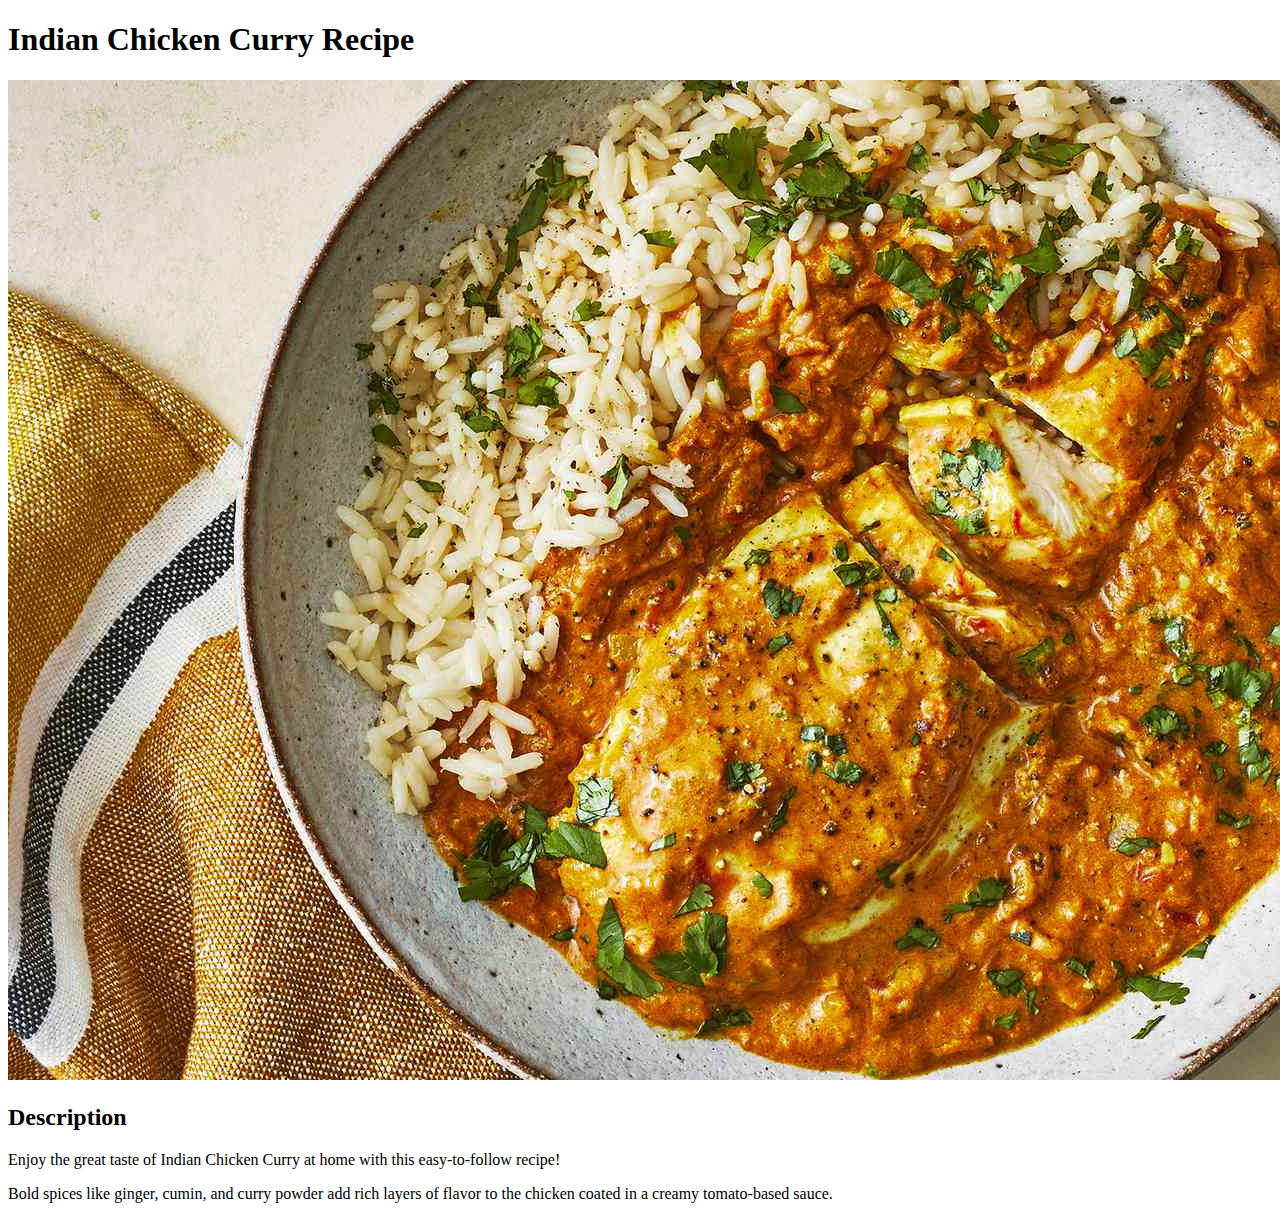
==== recipes/indian-curry.html @ 18ac5862 "Add Indian Chicken Curry recipe" ====
<!DOCTYPE html>
<html lang="en">
    <head>
        <meta charset="UTF-8">
        <title>Indian Chicken Curry Repipe</title>
    </head>

    <body>

        <h1>Indian Chicken Curry Recipe</h1>
        <img src="../images/212721-Indian-Chicken-Curry-Murgh-Kari-mfs_005-8570fd9bcab845519550c6ff5c71e213.jpg">

        <h2>Description</h2>
        <p>Enjoy the great taste of Indian Chicken Curry at home with this easy-to-follow recipe!</p>
        <p>Bold spices like ginger, cumin, and curry powder add rich layers of flavor to the chicken
        coated in a creamy tomato-based sauce.</p>

    </body>
</html>
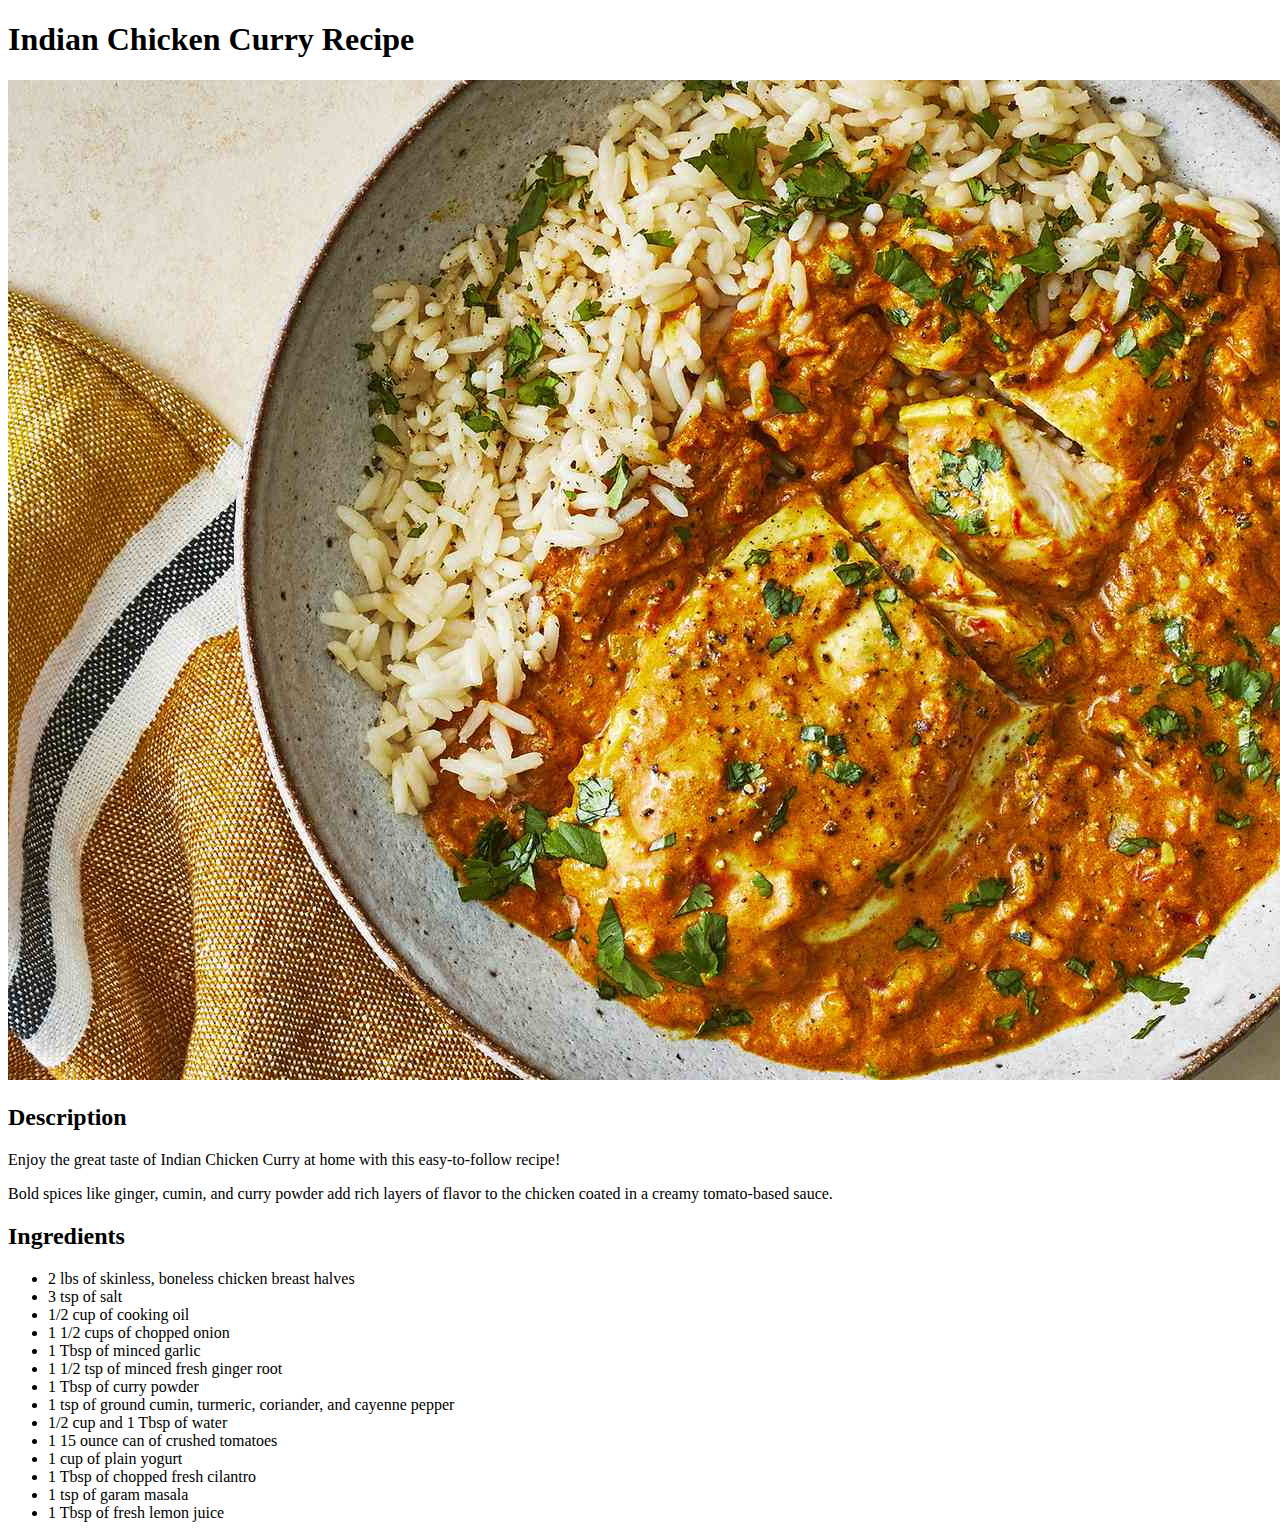
==== commit 89c9166c: "Add list of ingredients" ====
--- a/recipes/indian-curry.html
+++ b/recipes/indian-curry.html
@@ -15,5 +15,23 @@
         <p>Bold spices like ginger, cumin, and curry powder add rich layers of flavor to the chicken
         coated in a creamy tomato-based sauce.</p>
 
+        <h2>Ingredients</h2>
+        <ul>
+            <li>2 lbs of skinless, boneless chicken breast halves</li>
+            <li>3 tsp of salt</li>
+            <li>1/2 cup of cooking oil</li>
+            <li>1 1/2 cups of chopped onion</li>
+            <li>1 Tbsp of minced garlic</li>
+            <li>1 1/2 tsp of minced fresh ginger root</li>
+            <li>1 Tbsp of curry powder</li>
+            <li>1 tsp of ground cumin, turmeric, coriander, and cayenne pepper</li>
+            <li>1/2 cup and 1 Tbsp of water</li>
+            <li>1 15 ounce can of crushed tomatoes</li>
+            <li>1 cup of plain yogurt</li>
+            <li>1 Tbsp of chopped fresh cilantro</li>
+            <li>1 tsp of garam masala</li>
+            <li>1 Tbsp of fresh lemon juice </li>
+        </ul>
+
     </body>
 </html>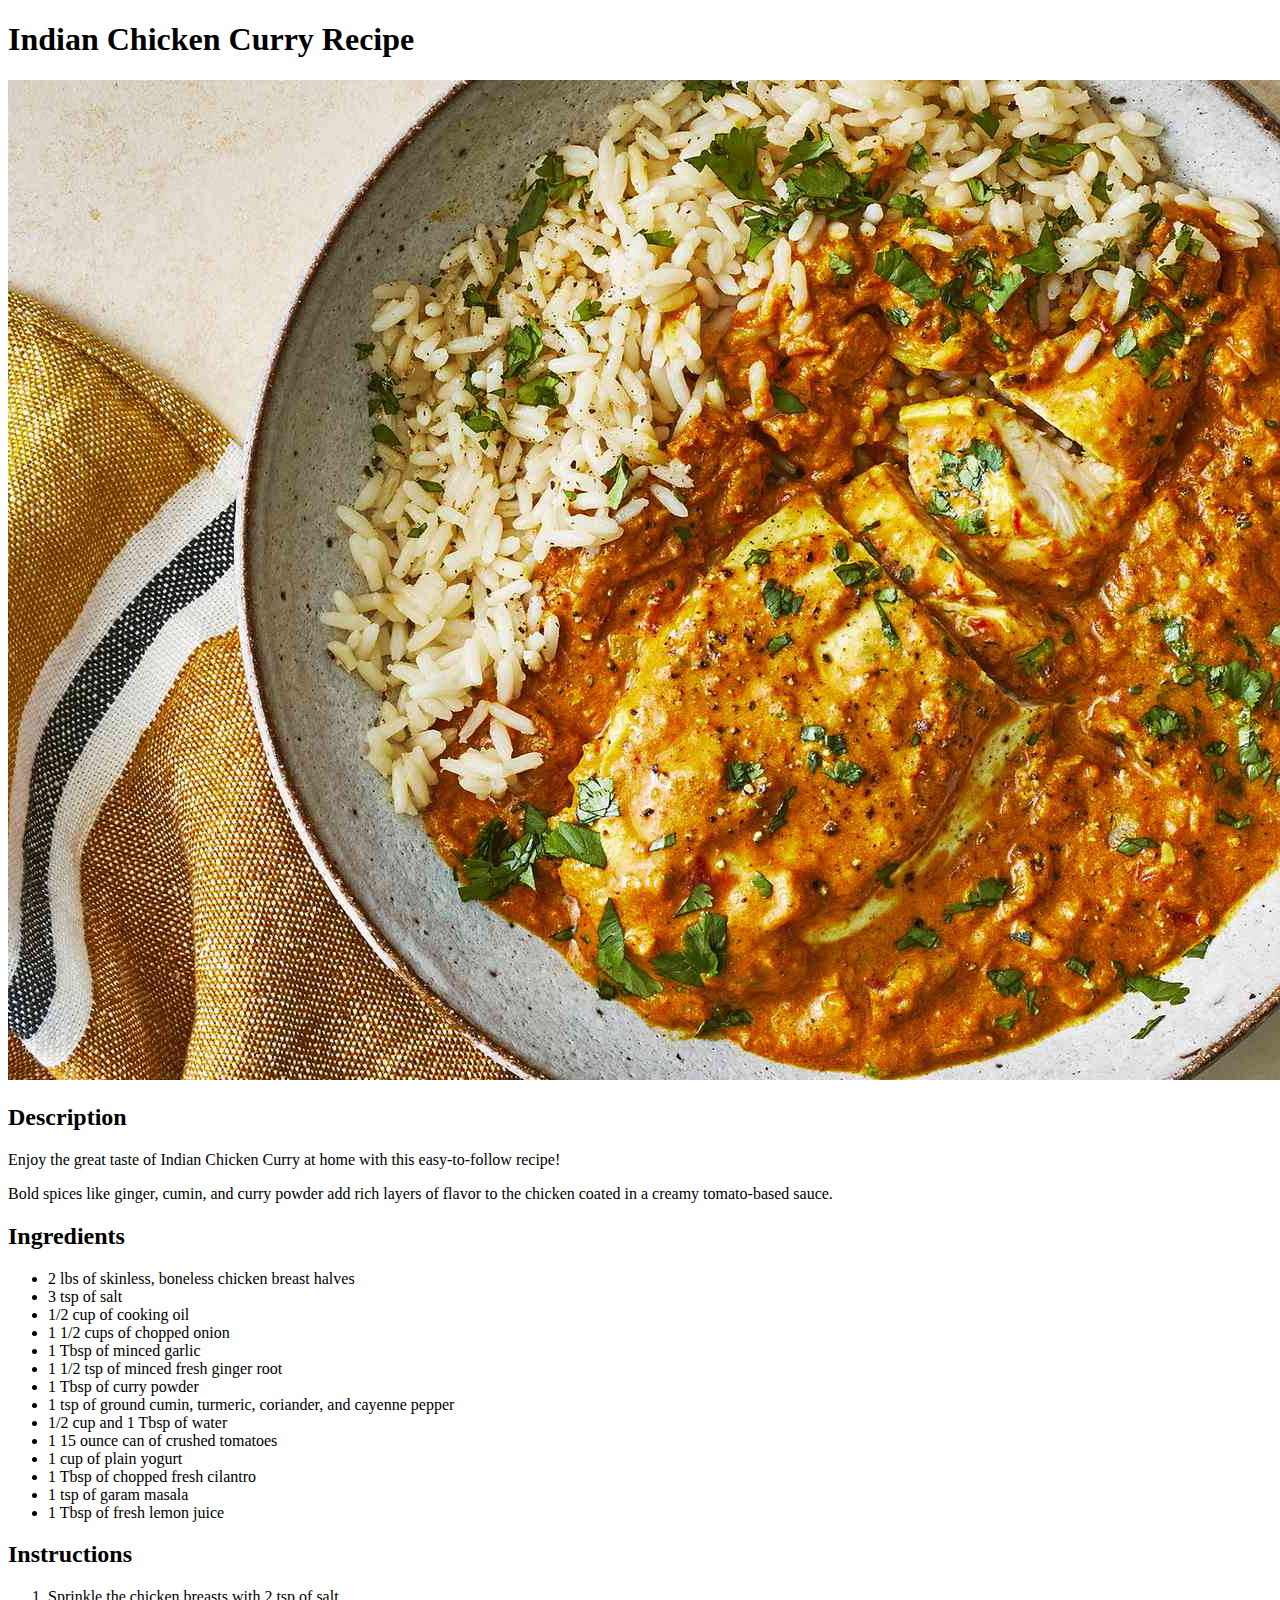
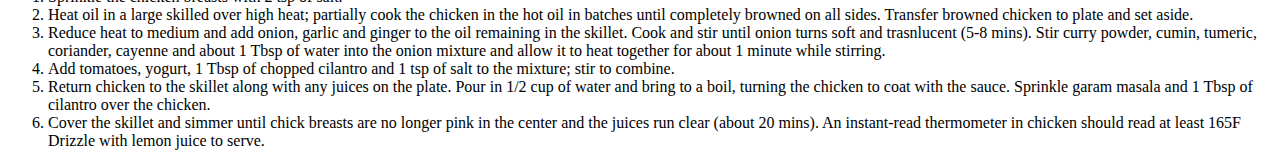
==== commit b3d597ee: "Add cooking instructions" ====
--- a/recipes/indian-curry.html
+++ b/recipes/indian-curry.html
@@ -33,5 +33,23 @@
             <li>1 Tbsp of fresh lemon juice </li>
         </ul>
 
+        <h2>Instructions</h2>
+        <ol>
+            <li>Sprinkle the chicken breasts with 2 tsp of salt.</li>
+            <li>Heat oil in a large skilled over high heat; partially cook the chicken in the hot oil
+            in batches until completely browned on all sides. Transfer browned chicken to plate and set aside.</li>
+            <li>Reduce heat to medium and add onion, garlic and ginger to the oil remaining in the skillet.
+            Cook and stir until onion turns soft and trasnlucent (5-8 mins). Stir curry powder, cumin,
+            tumeric, coriander, cayenne and about 1 Tbsp of water into the onion mixture and allow it to
+            heat together for about 1 minute while stirring.</li>
+            <li>Add tomatoes, yogurt, 1 Tbsp of chopped cilantro and 1 tsp of salt to the mixture; stir to combine.</li>
+            <li>Return chicken to the skillet along with any juices on the plate. Pour in 1/2 cup of water
+            and bring to a boil, turning the chicken to coat with the sauce. Sprinkle garam masala and 1
+            Tbsp of cilantro over the chicken.</li>
+            <li>Cover the skillet and simmer until chick breasts are no longer pink in the center and the
+            juices run clear (about 20 mins). An instant-read thermometer in chicken should read at least 165F
+            Drizzle with lemon juice to serve.</li>
+        </ol>
+
     </body>
 </html>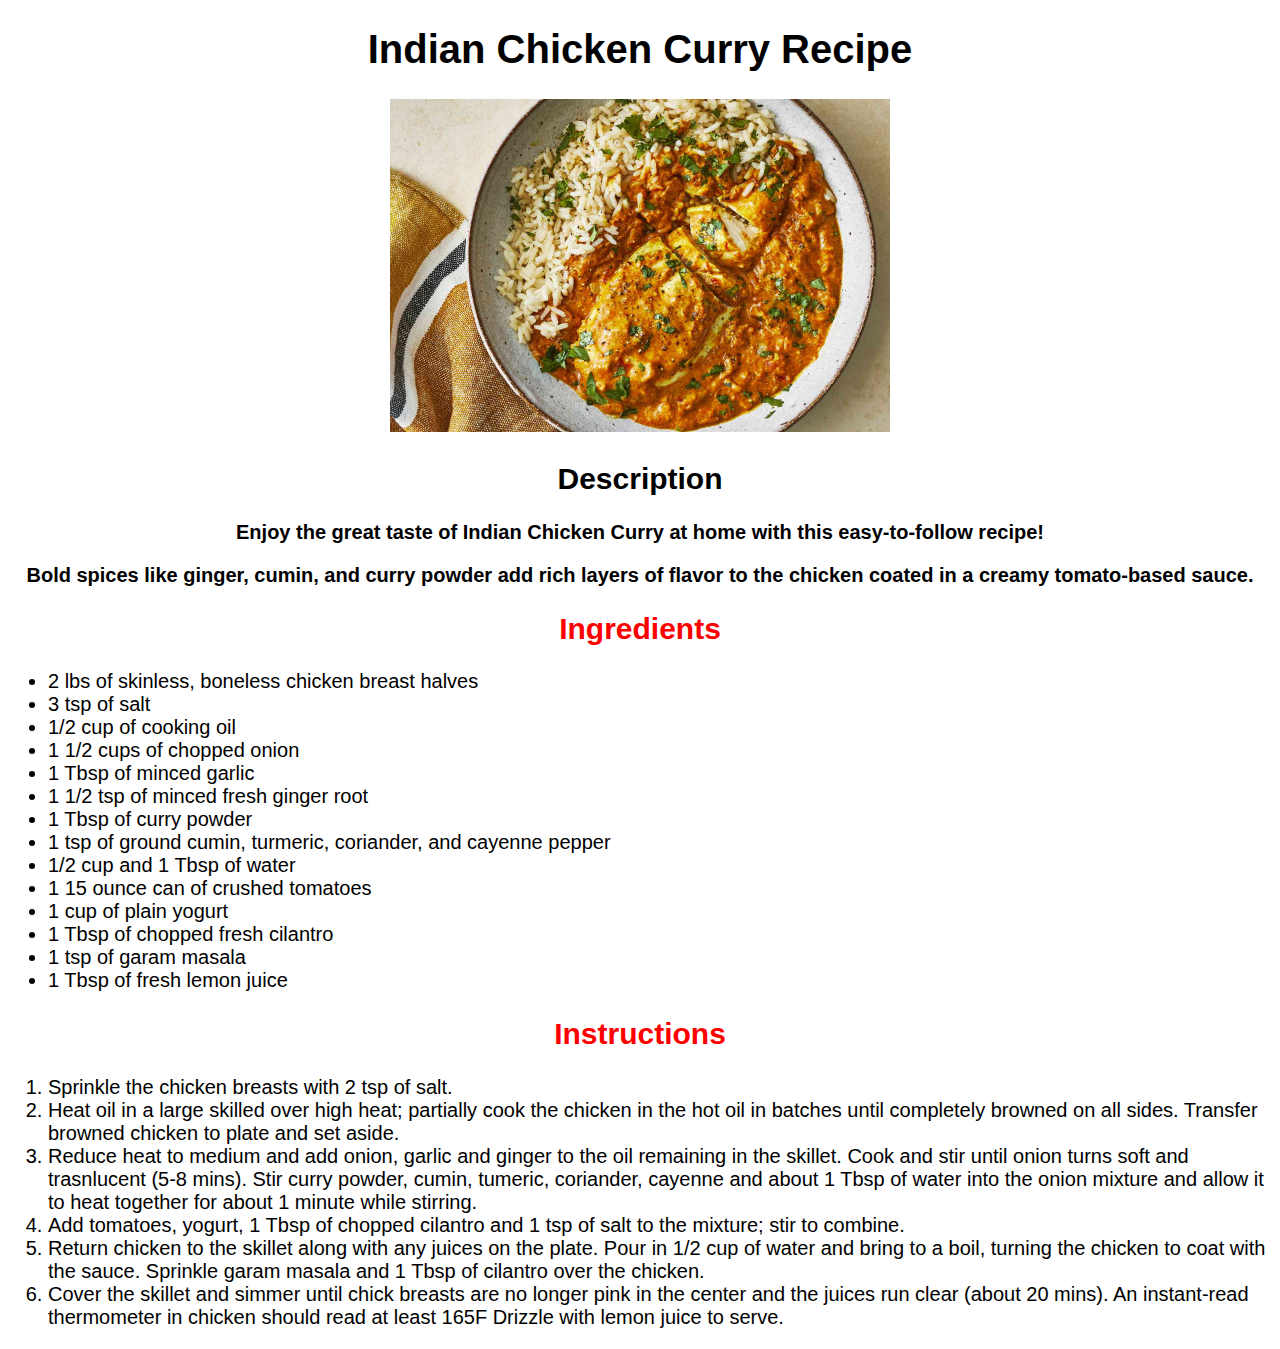
==== commit b8106e04: "Add style to indian curry recipe" ====
--- a/recipes/indian-curry.html
+++ b/recipes/indian-curry.html
@@ -3,53 +3,56 @@
     <head>
         <meta charset="UTF-8">
         <title>Indian Chicken Curry Repipe</title>
+        <link rel="stylesheet" href="../styles.css">
     </head>
 
-    <body>
+    <div class="indian-curry">
+        <body>
 
-        <h1>Indian Chicken Curry Recipe</h1>
-        <img src="../images/212721-Indian-Chicken-Curry-Murgh-Kari-mfs_005-8570fd9bcab845519550c6ff5c71e213.jpg">
+            <h1>Indian Chicken Curry Recipe</h1>
+            <img src="../images/212721-Indian-Chicken-Curry-Murgh-Kari-mfs_005-8570fd9bcab845519550c6ff5c71e213.jpg" id="curry-image">
 
-        <h2>Description</h2>
-        <p>Enjoy the great taste of Indian Chicken Curry at home with this easy-to-follow recipe!</p>
-        <p>Bold spices like ginger, cumin, and curry powder add rich layers of flavor to the chicken
-        coated in a creamy tomato-based sauce.</p>
+            <h2>Description</h2>
+            <p>Enjoy the great taste of Indian Chicken Curry at home with this easy-to-follow recipe!</p>
+            <p>Bold spices like ginger, cumin, and curry powder add rich layers of flavor to the chicken
+            coated in a creamy tomato-based sauce.</p>
 
-        <h2>Ingredients</h2>
-        <ul>
-            <li>2 lbs of skinless, boneless chicken breast halves</li>
-            <li>3 tsp of salt</li>
-            <li>1/2 cup of cooking oil</li>
-            <li>1 1/2 cups of chopped onion</li>
-            <li>1 Tbsp of minced garlic</li>
-            <li>1 1/2 tsp of minced fresh ginger root</li>
-            <li>1 Tbsp of curry powder</li>
-            <li>1 tsp of ground cumin, turmeric, coriander, and cayenne pepper</li>
-            <li>1/2 cup and 1 Tbsp of water</li>
-            <li>1 15 ounce can of crushed tomatoes</li>
-            <li>1 cup of plain yogurt</li>
-            <li>1 Tbsp of chopped fresh cilantro</li>
-            <li>1 tsp of garam masala</li>
-            <li>1 Tbsp of fresh lemon juice </li>
-        </ul>
+            <h2 class="ingredients">Ingredients</h2>
+            <ul>
+                <li>2 lbs of skinless, boneless chicken breast halves</li>
+                <li>3 tsp of salt</li>
+                <li>1/2 cup of cooking oil</li>
+                <li>1 1/2 cups of chopped onion</li>
+                <li>1 Tbsp of minced garlic</li>
+                <li>1 1/2 tsp of minced fresh ginger root</li>
+                <li>1 Tbsp of curry powder</li>
+                <li>1 tsp of ground cumin, turmeric, coriander, and cayenne pepper</li>
+                <li>1/2 cup and 1 Tbsp of water</li>
+                <li>1 15 ounce can of crushed tomatoes</li>
+                <li>1 cup of plain yogurt</li>
+                <li>1 Tbsp of chopped fresh cilantro</li>
+                <li>1 tsp of garam masala</li>
+                <li>1 Tbsp of fresh lemon juice </li>
+            </ul>
 
-        <h2>Instructions</h2>
-        <ol>
-            <li>Sprinkle the chicken breasts with 2 tsp of salt.</li>
-            <li>Heat oil in a large skilled over high heat; partially cook the chicken in the hot oil
-            in batches until completely browned on all sides. Transfer browned chicken to plate and set aside.</li>
-            <li>Reduce heat to medium and add onion, garlic and ginger to the oil remaining in the skillet.
-            Cook and stir until onion turns soft and trasnlucent (5-8 mins). Stir curry powder, cumin,
-            tumeric, coriander, cayenne and about 1 Tbsp of water into the onion mixture and allow it to
-            heat together for about 1 minute while stirring.</li>
-            <li>Add tomatoes, yogurt, 1 Tbsp of chopped cilantro and 1 tsp of salt to the mixture; stir to combine.</li>
-            <li>Return chicken to the skillet along with any juices on the plate. Pour in 1/2 cup of water
-            and bring to a boil, turning the chicken to coat with the sauce. Sprinkle garam masala and 1
-            Tbsp of cilantro over the chicken.</li>
-            <li>Cover the skillet and simmer until chick breasts are no longer pink in the center and the
-            juices run clear (about 20 mins). An instant-read thermometer in chicken should read at least 165F
-            Drizzle with lemon juice to serve.</li>
-        </ol>
+            <h2 class="instructions">Instructions</h2>
+            <ol>
+                <li>Sprinkle the chicken breasts with 2 tsp of salt.</li>
+                <li>Heat oil in a large skilled over high heat; partially cook the chicken in the hot oil
+                in batches until completely browned on all sides. Transfer browned chicken to plate and set aside.</li>
+                <li>Reduce heat to medium and add onion, garlic and ginger to the oil remaining in the skillet.
+                Cook and stir until onion turns soft and trasnlucent (5-8 mins). Stir curry powder, cumin,
+                tumeric, coriander, cayenne and about 1 Tbsp of water into the onion mixture and allow it to
+                heat together for about 1 minute while stirring.</li>
+                <li>Add tomatoes, yogurt, 1 Tbsp of chopped cilantro and 1 tsp of salt to the mixture; stir to combine.</li>
+                <li>Return chicken to the skillet along with any juices on the plate. Pour in 1/2 cup of water
+                and bring to a boil, turning the chicken to coat with the sauce. Sprinkle garam masala and 1
+                Tbsp of cilantro over the chicken.</li>
+                <li>Cover the skillet and simmer until chick breasts are no longer pink in the center and the
+                juices run clear (about 20 mins). An instant-read thermometer in chicken should read at least 165F
+                Drizzle with lemon juice to serve.</li>
+            </ol>
 
-    </body>
+        </body>
+    </div>
 </html>--- a/styles.css
+++ b/styles.css
@@ -0,0 +1,28 @@
+div {
+    text-align: center;
+    font-size: 40px;
+    font-family: "Arial", sans-serif;
+}
+
+.ramen,
+.katsudon,
+.indian-curry {
+    font-size: 20px;
+    font-weight: 800;
+}
+
+.instructions,
+.ingredients {
+    color: #ff0000;
+}
+
+ul,
+ol {
+    text-align: left;
+    font-weight: 100;
+}
+
+#curry-image {
+    width: 500px;
+    height: auto;
+}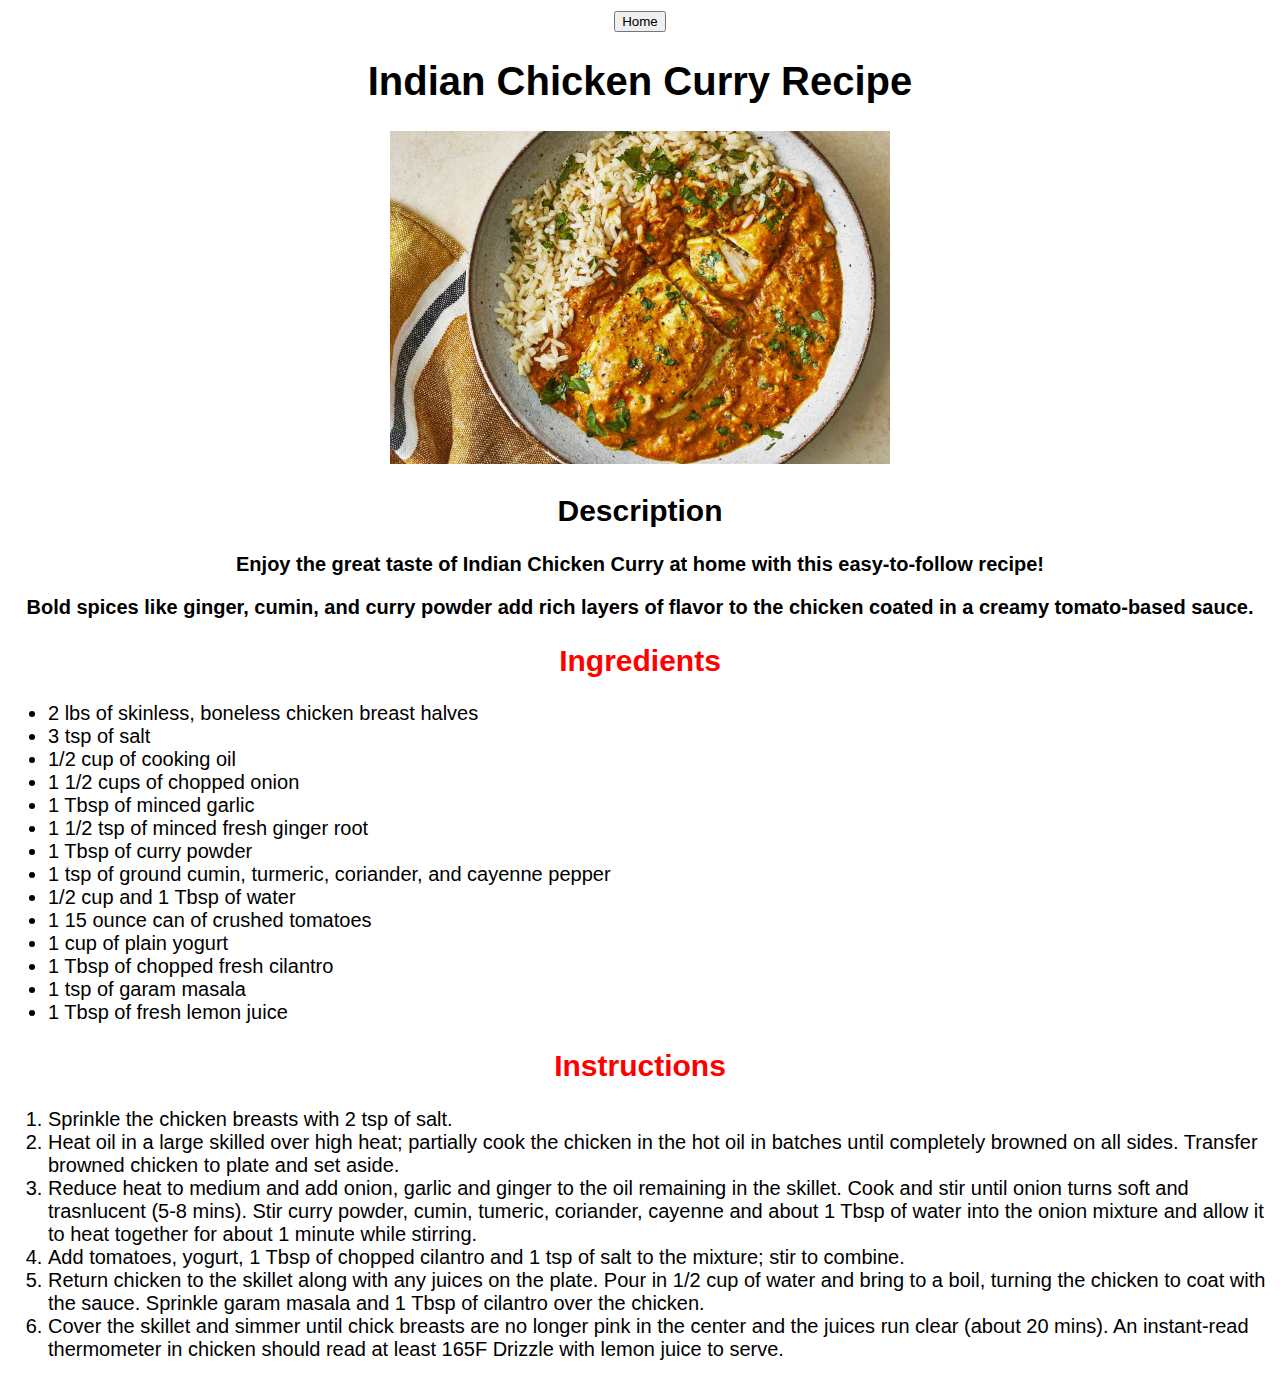
==== commit 632c29c5: "Add homepage buttons to child pages" ====
--- a/recipes/indian-curry.html
+++ b/recipes/indian-curry.html
@@ -9,6 +9,7 @@
     <div class="indian-curry">
         <body>
 
+            <a href="../index.html"><button>Home</button></a>
             <h1>Indian Chicken Curry Recipe</h1>
             <img src="../images/212721-Indian-Chicken-Curry-Murgh-Kari-mfs_005-8570fd9bcab845519550c6ff5c71e213.jpg" id="curry-image">
 
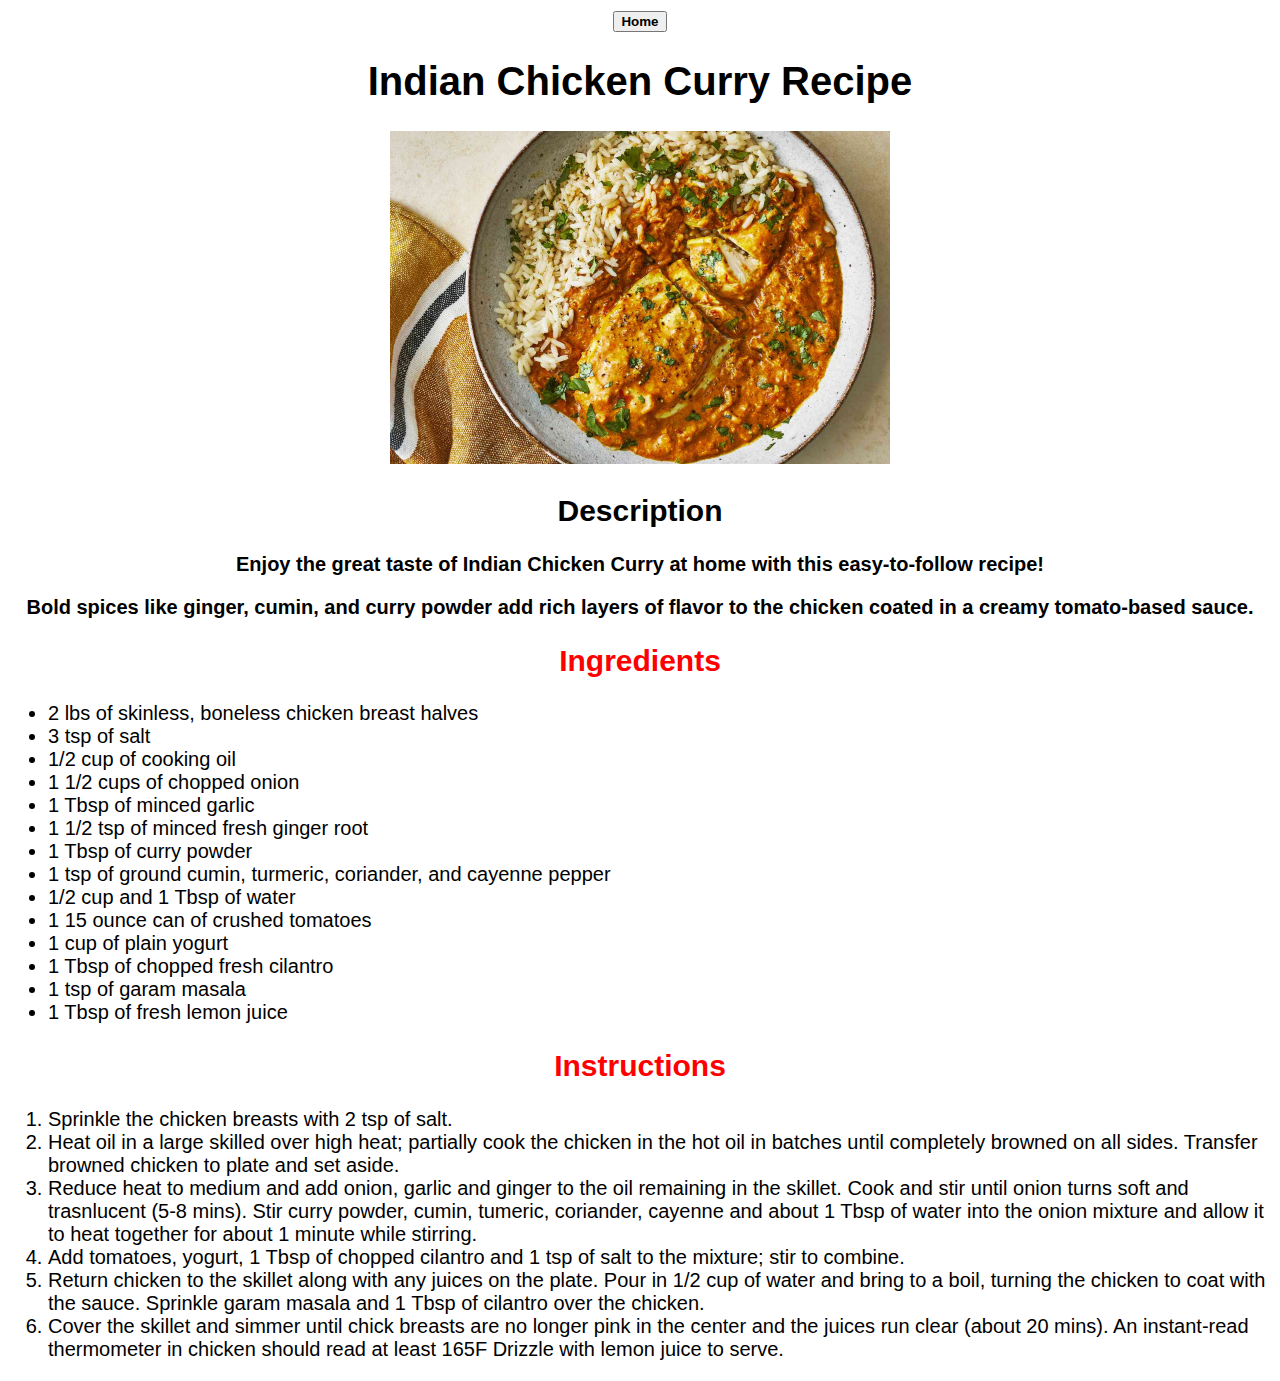
==== commit 56e464f1: "Add style to home button" ====
--- a/recipes/indian-curry.html
+++ b/recipes/indian-curry.html
@@ -9,7 +9,7 @@
     <div class="indian-curry">
         <body>
 
-            <a href="../index.html"><button>Home</button></a>
+            <a href="../index.html"><button class="home-button">Home</button></a>
             <h1>Indian Chicken Curry Recipe</h1>
             <img src="../images/212721-Indian-Chicken-Curry-Murgh-Kari-mfs_005-8570fd9bcab845519550c6ff5c71e213.jpg" id="curry-image">
 
--- a/styles.css
+++ b/styles.css
@@ -25,4 +25,8 @@
 #curry-image {
     width: 500px;
     height: auto;
+}
+
+.home-button {
+    font-weight: bold;
 }